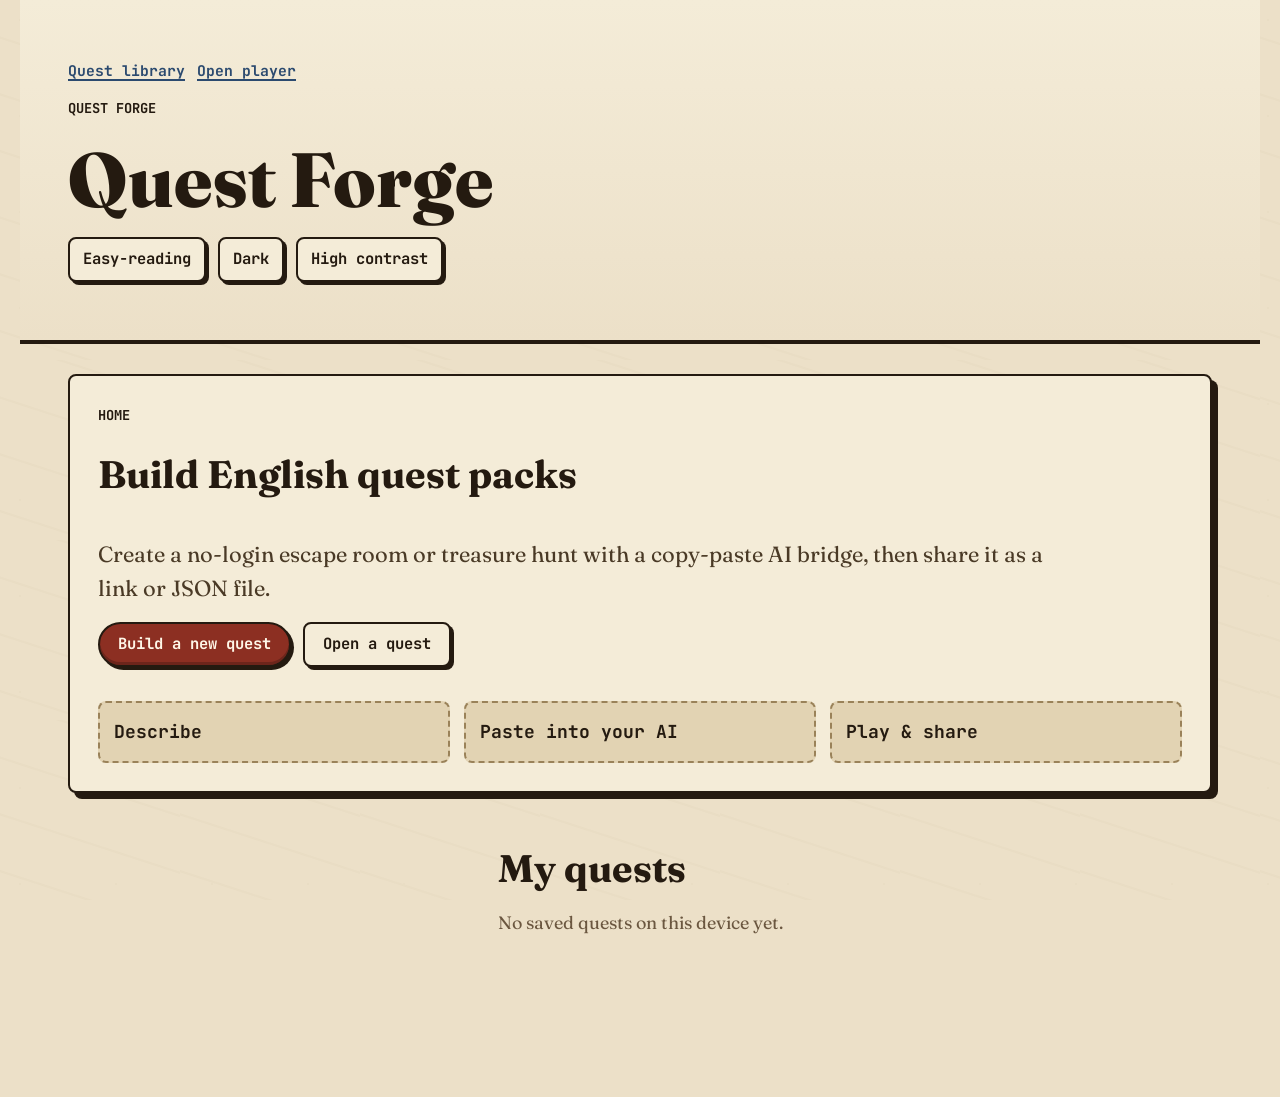
==== build.html @ dc08c19c "Quest Forge: ISH English escape-room / treasure-hunt builder Static, no-backend web app for the ISH " ====
<!DOCTYPE html>
<html lang="en" data-theme="light" data-font="standard" data-contrast="normal">
<head>
  <meta charset="UTF-8" />
  <meta name="viewport" content="width=device-width, initial-scale=1.0" />
  <meta name="description" content="Build an ISH English quest pack with a copy-paste AI bridge, then preview, save, export, or share it." />
  <title>Build a Quest · Quest Forge</title>
  <script>
    (function () {
      try {
        var raw = localStorage.getItem("ishQuest.prefs.v1");
        var p = raw ? JSON.parse(raw) : {};
        var theme = p.theme || (matchMedia("(prefers-color-scheme: dark)").matches ? "dark" : "light");
        document.documentElement.dataset.theme = theme;
        document.documentElement.dataset.font = p.font === "dyslexic" ? "dyslexic" : "standard";
        document.documentElement.dataset.contrast = p.contrast ? "high" : "normal";
        document.documentElement.dataset.size = p.biggerText ? "big" : "normal";
      } catch (e) {}
    })();
  </script>
  <link rel="preconnect" href="https://fonts.googleapis.com" />
  <link rel="preconnect" href="https://fonts.gstatic.com" crossorigin />
  <link href="https://fonts.googleapis.com/css2?family=Atkinson+Hyperlegible:wght@400;700&family=Fraunces:opsz,wght@9..144,600..900&family=JetBrains+Mono:wght@400;600;700&display=swap" rel="stylesheet" />
  <link rel="stylesheet" href="styles.css?v=1" />
  <script src="config.js?v=1"></script>
</head>
<body>
  <a class="skip-link" href="#main">Skip to builder</a>
  <div id="builderRoot"></div>
  <div class="toast" id="toast" role="status" aria-live="polite" hidden></div>

  <script src="vendor/lz-string.min.js?v=1"></script>
  <script src="schema.js?v=1"></script>
  <script src="answer.js?v=1"></script>
  <script src="store.js?v=1"></script>
  <script src="share.js?v=1"></script>
  <script src="prompt.js?v=1"></script>
  <script src="puzzles.js?v=1"></script>
  <script src="player.js?v=1"></script>
  <script src="builder.js?v=1"></script>
</body>
</html>
---- styles.css ----
/* ============================================================
   Quest Forge — ISH English quest builder/player
   Cartographer's Library: parchment, ink, brass, wax seals.
   Vanilla HTML/CSS/JS, no build step.
   ============================================================ */

:root {
  --parchment: #ece0c8;
  --parchment-2: #e2d3b3;
  --vellum: #f4ecd8;
  --ink: #241a10;
  --ink-soft: #4a3a26;
  --ink-mute: #6b5740;
  --seal-red: #8c2f22;
  --brass: #b07d2b;
  --brass-bright: #d8a13e;
  --forest: #3a5a40;
  --ink-blue: #2b4a6f;
  --map-line: #9a8259;

  --bg: var(--parchment);
  --surface: var(--vellum);
  --surface-2: var(--parchment-2);
  --bad: var(--seal-red);
  --good: var(--forest);
  --rule: 2px;
  --rule-thick: 4px;
  --radius: 8px;
  --shadow: 6px 6px 0 var(--ink);
  --shadow-sm: 3px 3px 0 var(--ink);
  --maxw: 1240px;
  --measure: 70ch;
  --font-display: "Fraunces", Georgia, "Times New Roman", serif;
  --font-mono: "JetBrains Mono", ui-monospace, SFMono-Regular, Menlo, monospace;
  --font-body: "Fraunces", Georgia, "Times New Roman", serif;
  --ease: cubic-bezier(0.2, 0, 0, 1);
}

[data-theme="dark"] {
  --bg: #15110b;
  --surface: #241c12;
  --surface-2: #2f2517;
  --ink: #efe4cc;
  --ink-soft: #cdbf9f;
  --ink-mute: #9c8c6e;
  --seal-red: #c4503e;
  --brass: #d8a13e;
  --brass-bright: #f1c364;
  --forest: #6aa06f;
  --ink-blue: #7fa8d4;
  --map-line: #8e7650;
  --shadow: 0 0 0 2px var(--map-line), 0 12px 36px rgba(0, 0, 0, 0.45);
  --shadow-sm: 0 0 0 2px var(--map-line), 0 8px 20px rgba(0, 0, 0, 0.35);
}

[data-font="dyslexic"] {
  --font-body: "Atkinson Hyperlegible", Arial, sans-serif;
  --font-display: "Atkinson Hyperlegible", Arial, sans-serif;
  --font-mono: "Atkinson Hyperlegible", Arial, sans-serif;
  --measure: 62ch;
}

[data-font="dyslexic"] body {
  letter-spacing: 0.02em;
  word-spacing: 0.08em;
  line-height: 1.8;
}

[data-size="big"] { font-size: 118%; }

[data-contrast="high"] {
  --ink-soft: var(--ink);
  --ink-mute: var(--ink);
  --rule: 3px;
  --shadow-sm: 4px 4px 0 var(--ink);
}

@media (prefers-contrast: more) {
  :root {
    --ink-soft: var(--ink);
    --ink-mute: var(--ink);
    --rule: 3px;
  }
}

* { box-sizing: border-box; }
html { font-size: 112.5%; scroll-behavior: smooth; }

body {
  margin: 0;
  min-height: 100vh;
  background: var(--bg);
  color: var(--ink);
  font-family: var(--font-body);
  font-size: 1rem;
  line-height: 1.7;
  letter-spacing: 0;
  -webkit-font-smoothing: antialiased;
  overflow-x: clip;
}

body::before {
  content: "";
  position: fixed;
  inset: 0;
  pointer-events: none;
  background-image:
    radial-gradient(circle at 20px 20px, var(--map-line) 1px, transparent 1.5px),
    repeating-linear-gradient(18deg, transparent 0 26px, var(--map-line) 27px 28px, transparent 29px 54px);
  background-size: 96px 96px, 180px 180px;
  opacity: 0.03;
  z-index: 0;
}

body > * { position: relative; z-index: 1; }
a { color: var(--ink-blue); text-decoration-thickness: 2px; text-underline-offset: 3px; }
p, li { max-width: var(--measure); }
button, input, textarea, select { font: inherit; }

.mono { font-family: var(--font-mono); }
.sr-only {
  position: absolute;
  width: 1px;
  height: 1px;
  padding: 0;
  margin: -1px;
  overflow: hidden;
  clip: rect(0, 0, 0, 0);
  white-space: nowrap;
  border: 0;
}

.skip-link {
  position: absolute;
  left: -999px;
  top: 0;
  background: var(--ink);
  color: var(--surface);
  padding: 10px 16px;
  font-family: var(--font-mono);
  font-weight: 700;
  z-index: 100;
}
.skip-link:focus { left: 0; }

:where(button, a, input, select, textarea, [tabindex]):focus-visible {
  outline: var(--rule) solid var(--seal-red);
  outline-offset: 2px;
}
[data-theme="dark"] :where(button, a, input, select, textarea, [tabindex]):focus-visible {
  outline-color: var(--brass);
}

/* ---------- Buttons ---------- */
.btn, .icon-btn, .card__open {
  display: inline-flex;
  align-items: center;
  justify-content: center;
  gap: 8px;
  min-height: 44px;
  border: var(--rule) solid var(--ink);
  border-radius: var(--radius);
  background: var(--surface);
  color: var(--ink);
  box-shadow: var(--shadow-sm);
  cursor: pointer;
  font-family: var(--font-mono);
  font-size: 0.86rem;
  font-weight: 700;
  letter-spacing: 0;
  line-height: 1.2;
  text-decoration: none;
  padding: 11px 18px;
  transition: transform 0.08s var(--ease), box-shadow 0.08s var(--ease), background 0.12s, color 0.12s;
}
.btn:hover, .icon-btn:hover, .card__open:hover { transform: translate(-1px, -1px); box-shadow: 5px 5px 0 var(--ink); }
.btn:active, .icon-btn:active, .card__open:active { transform: translate(2px, 2px); box-shadow: 0 0 0 var(--ink); }
.btn--primary, .wax-btn {
  background: var(--seal-red);
  color: #fff7e8;
  border-radius: 999px;
  box-shadow: inset 0 -3px 0 rgba(0, 0, 0, 0.22), var(--shadow-sm);
}
.btn--ghost { background: var(--surface); }
.btn--danger { background: var(--bad); color: #fff7e8; }
.icon-btn {
  width: 44px;
  min-width: 44px;
  padding: 0;
  font-size: 1.35rem;
}

/* ---------- Shared Shell ---------- */
.masthead, .quest-head {
  border-bottom: var(--rule-thick) solid var(--ink);
  background: linear-gradient(180deg, var(--surface), var(--bg));
}
.masthead__inner, .quest-head {
  max-width: var(--maxw);
  margin: 0 auto;
  padding: clamp(28px, 5vw, 58px) clamp(18px, 4vw, 48px);
}
.masthead__inner {
  display: grid;
  grid-template-columns: minmax(0, 1fr) auto;
  align-items: end;
  gap: 36px;
}
.quest-head {
  display: grid;
  gap: 14px;
}
.top-links {
  display: flex;
  flex-wrap: wrap;
  gap: 12px;
  font-family: var(--font-mono);
  font-size: 0.82rem;
  font-weight: 700;
}
.top-link { color: var(--ink-blue); }
.kicker, .filter-group__title, .field__legend, .sort__label {
  margin: 0 0 10px;
  font-family: var(--font-mono);
  font-size: 0.76rem;
  font-weight: 700;
  letter-spacing: 0;
  text-transform: uppercase;
  color: var(--ink);
}
.wordmark {
  margin: 0;
  font-family: var(--font-display);
  font-weight: 800;
  font-size: clamp(3rem, 8vw, 6.5rem);
  line-height: 0.95;
  letter-spacing: 0;
  overflow-wrap: anywhere;
}
.quest-title { font-size: clamp(2.6rem, 6vw, 5.4rem); }
.lede, .story-text {
  margin: 14px 0 0;
  color: var(--ink-soft);
  font-size: 1.22rem;
  line-height: 1.55;
}
.masthead__actions, .hero-actions, .quest-controls, .station-actions, .footer-bar, .modal__foot {
  display: flex;
  align-items: center;
  flex-wrap: wrap;
  gap: 12px;
}
.masthead__actions { justify-content: flex-end; }
.quest-controls { margin-top: 6px; }
.control-btn { padding-inline: 13px; }
.control-btn[aria-pressed="true"], .chip[aria-pressed="true"] {
  background: var(--ink);
  color: var(--surface);
}

.layout, .quest-main, .builder-main, .saved-section, .launcher-shell > .saved-section {
  max-width: var(--maxw);
  margin: 0 auto;
  padding: 30px clamp(18px, 4vw, 48px) 70px;
}
.launcher-layout { display: block; }
.quest-main, .builder-main { display: grid; gap: 24px; }
.section-title {
  margin: 0 0 12px;
  font-family: var(--font-display);
  font-size: clamp(1.75rem, 3vw, 2.6rem);
  line-height: 1.12;
  letter-spacing: 0;
}

/* ---------- Cards ---------- */
.scroll-card, .card, .modal, .empty {
  background: var(--surface);
  border: var(--rule) solid var(--ink);
  border-radius: var(--radius);
  box-shadow: var(--shadow);
}
.scroll-card { padding: clamp(18px, 3vw, 28px); }
.grid {
  list-style: none;
  display: grid;
  grid-template-columns: repeat(auto-fill, minmax(min(300px, 100%), 1fr));
  gap: 22px;
  margin: 0;
  padding: 0;
}
.card {
  position: relative;
  display: flex;
  flex-direction: column;
  padding: 20px 20px 16px 26px;
}
.card::before {
  content: "";
  position: absolute;
  inset: 0 auto 0 0;
  width: 10px;
  background: var(--brass);
  border-right: var(--rule) solid var(--ink);
  border-radius: var(--radius) 0 0 var(--radius);
}
.card__meta { display: flex; flex-wrap: wrap; gap: 8px; margin-bottom: 12px; }
.card__title {
  margin: 0 0 8px;
  font-family: var(--font-display);
  font-size: 1.55rem;
  line-height: 1.18;
  overflow-wrap: anywhere;
}
.card__source, .card__note, .field__hint, .feedback {
  margin: 0 0 12px;
  color: var(--ink-mute);
  line-height: 1.5;
}
.card__source { font-family: var(--font-mono); font-size: 0.84rem; }
.card__note { color: var(--ink-soft); }
.card__foot {
  margin-top: auto;
  display: flex;
  flex-wrap: wrap;
  gap: 10px;
  align-items: center;
  padding-top: 14px;
  border-top: var(--rule) solid var(--ink);
}
.card__del {
  border: 0;
  background: transparent;
  color: var(--ink-blue);
  font-family: var(--font-mono);
  font-weight: 700;
  cursor: pointer;
  padding: 8px 4px;
  text-decoration: underline;
  text-underline-offset: 3px;
}
.badge, .tag-field, .seal {
  display: inline-flex;
  align-items: center;
  min-height: 28px;
  border: var(--rule) solid var(--ink);
  border-radius: 999px;
  padding: 3px 10px;
  font-family: var(--font-mono);
  font-size: 0.76rem;
  font-weight: 700;
  text-transform: uppercase;
  letter-spacing: 0;
}
.tag-field, .badge { background: var(--brass); color: var(--ink); }
.seal { margin: 14px 0; width: fit-content; }
.seal--green { background: var(--forest); color: #fff; }
.seal--amber { background: var(--brass-bright); color: #1f160c; }
.seal--red { background: var(--seal-red); color: #fff7e8; }

/* ---------- Forms ---------- */
.field { display: grid; gap: 7px; margin-bottom: 16px; }
.field-row {
  display: grid;
  grid-template-columns: repeat(2, minmax(0, 1fr));
  gap: 16px;
}
input, textarea, select, .answer-input {
  width: 100%;
  border: var(--rule) solid var(--ink);
  border-radius: var(--radius);
  background: var(--surface);
  color: var(--ink);
  padding: 11px 12px;
  font-family: var(--font-mono);
  font-size: 0.95rem;
  line-height: 1.45;
}
textarea { resize: vertical; }
input:focus, textarea:focus, select:focus { box-shadow: var(--shadow-sm); }
.form-error {
  margin: 12px 0;
  background: var(--seal-red);
  color: #fff7e8;
  border: var(--rule) solid var(--ink);
  border-radius: var(--radius);
  padding: 10px 13px;
  font-weight: 700;
}
.tile-group {
  display: grid;
  grid-template-columns: repeat(auto-fit, minmax(min(220px, 100%), 1fr));
  gap: 12px;
}
.tile, .choice {
  display: grid;
  gap: 4px;
  text-align: left;
  border: var(--rule) solid var(--ink);
  border-radius: var(--radius);
  background: var(--surface);
  color: var(--ink);
  padding: 14px;
  cursor: pointer;
  box-shadow: var(--shadow-sm);
}
.tile[aria-checked="true"], .choice[aria-checked="true"] {
  background: var(--forest);
  color: #fff;
}
.tile__title, .choice__text { font-weight: 700; overflow-wrap: anywhere; }
.tile__desc { color: currentColor; opacity: 0.86; }
.filter-group__options, .word-bank {
  display: flex;
  flex-wrap: wrap;
  gap: 8px;
}
.chip {
  display: inline-flex;
  align-items: center;
  max-width: 100%;
  min-height: 38px;
  border: var(--rule) solid var(--ink);
  border-radius: 999px;
  background: var(--surface);
  color: var(--ink);
  padding: 7px 12px;
  cursor: pointer;
  font-family: var(--font-mono);
  font-size: 0.82rem;
  font-weight: 700;
}

/* ---------- Builder ---------- */
.builder-card { display: grid; gap: 16px; }
.how-strip {
  list-style: none;
  display: grid;
  grid-template-columns: repeat(3, minmax(0, 1fr));
  gap: 14px;
  padding: 0;
  margin: 18px 0 0;
}
.how-step {
  max-width: none;
  border: var(--rule) dashed var(--map-line);
  border-radius: var(--radius);
  padding: 14px;
  background: var(--surface-2);
  font-family: var(--font-mono);
  font-weight: 700;
}
.prompt-preview, .paste-area { min-height: 420px; }
.builder-preview-layout {
  display: grid;
  grid-template-columns: minmax(240px, 0.75fr) minmax(0, 1.5fr);
  gap: 22px;
  align-items: start;
}
.builder-station-list { margin: 0; }
.pack-glance {
  border-bottom: var(--rule) solid var(--ink);
  padding-bottom: 14px;
}
.station-preview { margin-top: 20px; }
.footer-bar {
  position: sticky;
  bottom: 0;
  z-index: 20;
  background: var(--surface-2);
  border: var(--rule) solid var(--ink);
  border-radius: var(--radius);
  box-shadow: var(--shadow-sm);
  padding: 12px;
}
.note-list { margin: 8px 0; padding-left: 1.2rem; }
.note-list--bad li { color: var(--seal-red); font-weight: 700; }
.size-meter {
  display: flex;
  flex-wrap: wrap;
  gap: 10px;
  align-items: center;
  border: var(--rule) solid var(--ink);
  border-radius: var(--radius);
  padding: 10px;
  margin-bottom: 14px;
}
.size-meter--green { background: rgba(58, 90, 64, 0.16); }
.size-meter--amber { background: rgba(216, 161, 62, 0.25); }
.size-meter--red { background: rgba(140, 47, 34, 0.18); }
.qr-grid {
  display: grid;
  grid-template-columns: repeat(11, 1fr);
  gap: 2px;
  width: 176px;
  height: 176px;
  padding: 8px;
  border: var(--rule) solid var(--ink);
  background: #fff7e8;
}
.qr-grid span { background: transparent; }
.qr-grid .is-dark { background: var(--ink); }

/* ---------- Player ---------- */
.play-layout {
  display: grid;
  grid-template-columns: minmax(230px, 0.8fr) minmax(0, 1.7fr);
  gap: 22px;
  align-items: start;
}
.corridor-list {
  list-style: none;
  margin: 0;
  padding: 0;
  display: grid;
  gap: 10px;
}
.corridor-lock {
  width: 100%;
  display: flex;
  align-items: center;
  gap: 10px;
  text-align: left;
  border: var(--rule) solid var(--ink);
  border-radius: var(--radius);
  background: var(--surface);
  color: var(--ink);
  padding: 11px;
  cursor: pointer;
}
.corridor-lock[aria-current="step"] {
  background: var(--brass-bright);
  color: #1f160c;
}
.corridor-lock:disabled {
  opacity: 0.62;
  cursor: not-allowed;
}
.lock--open { animation: unlock 0.24s var(--ease); }
@keyframes unlock {
  0% { transform: rotate(0); }
  35% { transform: rotate(-8deg); }
  70% { transform: rotate(8deg); }
  100% { transform: rotate(0); }
}
.station-panel { display: grid; gap: 14px; }
.puzzle-host { display: grid; gap: 14px; }
.puzzle-prompt {
  margin: 0;
  font-size: 1.18rem;
  font-weight: 700;
  color: var(--ink);
}
.cipher-box, .quote-card, .riddle-card, .passage, .word-grid {
  border: var(--rule) solid var(--ink);
  border-radius: var(--radius);
  background: var(--surface-2);
  padding: 16px;
  color: var(--ink);
  overflow-wrap: anywhere;
}
.cipher-box, .word-grid {
  font-family: var(--font-mono);
  font-size: 1.1rem;
  letter-spacing: 0.04em;
}
.choice-block { display: grid; gap: 9px; }
.choice-group { display: grid; gap: 10px; }
.choice {
  grid-template-columns: auto minmax(0, 1fr);
  align-items: center;
}
.choice__letter {
  display: inline-grid;
  place-items: center;
  width: 34px;
  height: 34px;
  border: var(--rule) solid currentColor;
  border-radius: 50%;
  font-family: var(--font-mono);
  font-weight: 700;
}
.sequence-list {
  display: grid;
  gap: 10px;
  margin: 0;
  padding-left: 1.35rem;
}
.sequence-item {
  max-width: none;
  border: var(--rule) solid var(--ink);
  border-radius: var(--radius);
  background: var(--surface-2);
  padding: 10px;
}
.sequence-item__text {
  display: block;
  margin-bottom: 8px;
  font-weight: 700;
}
.sequence-item__controls { display: flex; gap: 8px; }
.sequence-btn { width: 38px; min-width: 38px; height: 38px; min-height: 38px; }
.hint-area {
  border-top: var(--rule) dashed var(--map-line);
  padding-top: 12px;
}
.hint-list { margin: 0 0 12px; padding-left: 1.35rem; }
.reveal-box {
  display: flex;
  gap: 12px;
  align-items: flex-start;
  border: var(--rule) solid var(--forest);
  border-radius: var(--radius);
  background: rgba(58, 90, 64, 0.16);
  padding: 14px;
}
.reveal-box p { margin: 0; color: var(--ink); }
.fragment-earned { font-family: var(--font-mono); font-weight: 700; color: var(--forest); }
.score-line {
  margin: 4px 0 0;
  color: var(--ink-soft);
  font-family: var(--font-mono);
  font-size: 0.92rem;
  font-weight: 700;
}

/* Hunt map */
.hunt-layout {
  display: grid;
  grid-template-columns: minmax(220px, 0.75fr) minmax(0, 1.4fr);
  gap: 22px;
  align-items: start;
}
.final-code { grid-column: 1 / -1; }
.fragment-slots {
  display: flex;
  flex-wrap: wrap;
  gap: 8px;
  margin: 10px 0;
}
.fragment-slot {
  display: inline-grid;
  place-items: center;
  width: 44px;
  height: 44px;
  border: var(--rule) solid var(--ink);
  border-radius: 50%;
  background: var(--surface-2);
  font-family: var(--font-mono);
  font-weight: 700;
}
.fragment-slot.is-filled {
  background: var(--brass-bright);
  color: #1f160c;
}
.map-grid {
  position: relative;
  display: grid;
  grid-template-columns: repeat(auto-fit, minmax(min(180px, 100%), 1fr));
  gap: 18px;
}
.map-grid::before {
  content: "";
  position: absolute;
  inset: 20px;
  border: var(--rule) dashed var(--map-line);
  border-radius: 40%;
  pointer-events: none;
}
.map-node {
  position: relative;
  min-height: 148px;
  display: grid;
  align-content: center;
  justify-items: center;
  gap: 7px;
  border: var(--rule-thick) solid var(--ink);
  border-radius: 50%;
  background: var(--surface);
  color: var(--ink);
  box-shadow: var(--shadow-sm);
  cursor: pointer;
  text-align: center;
  padding: 16px;
}
.map-node.is-solved {
  background: var(--forest);
  color: #fff;
}
.map-node__icon { font-size: 1.7rem; }
.map-node__name { font-weight: 800; line-height: 1.2; overflow-wrap: anywhere; }
.map-node__status { font-family: var(--font-mono); font-size: 0.76rem; text-transform: uppercase; }
.final-form {
  display: grid;
  grid-template-columns: minmax(0, 1fr) auto;
  gap: 12px;
}

/* ---------- Certificate ---------- */
.certificate {
  margin-top: 20px;
  padding: 28px;
  border: var(--rule-thick) double var(--ink);
  background: var(--vellum);
  color: #241a10;
  text-align: center;
}
.certificate__kicker, .certificate__score {
  font-family: var(--font-mono);
  font-weight: 700;
  text-transform: uppercase;
}
.certificate__title {
  margin: 8px 0;
  font-family: "Fraunces", Georgia, serif;
  font-size: clamp(2rem, 5vw, 3.5rem);
}
.certificate__name { max-width: 520px; margin: 14px auto; text-align: left; }
.certificate__body { margin-inline: auto; font-size: 1.25rem; color: #241a10; }

/* ---------- Modal + Toast ---------- */
.modal {
  width: min(760px, calc(100vw - 28px));
  max-height: calc(100vh - 40px);
  padding: 0;
  color: var(--ink);
}
.station-dialog { width: min(880px, calc(100vw - 28px)); }
.modal::backdrop { background: rgba(20, 14, 8, 0.68); }
.modal__form {
  padding: 24px clamp(18px, 4vw, 30px);
  max-height: calc(100vh - 42px);
  overflow-y: auto;
}
.modal__head {
  display: flex;
  align-items: center;
  justify-content: space-between;
  gap: 14px;
  margin-bottom: 18px;
  border-bottom: var(--rule) solid var(--ink);
  padding-bottom: 12px;
}
.modal__title {
  margin: 0;
  font-family: var(--font-display);
  font-size: 2rem;
  line-height: 1.15;
}
.modal__foot {
  justify-content: flex-end;
  margin-top: 18px;
  padding-top: 14px;
  border-top: var(--rule) solid var(--ink);
}
.toast {
  position: fixed;
  left: 50%;
  bottom: 26px;
  transform: translateX(-50%) translateY(12px);
  display: flex;
  align-items: center;
  gap: 12px;
  max-width: min(620px, calc(100vw - 32px));
  background: var(--ink);
  color: var(--surface);
  border: var(--rule) solid var(--ink);
  border-radius: var(--radius);
  box-shadow: var(--shadow);
  padding: 12px 16px;
  opacity: 0;
  pointer-events: none;
  z-index: 80;
  transition: opacity 0.2s, transform 0.2s var(--ease);
}
.toast.show {
  opacity: 1;
  pointer-events: auto;
  transform: translateX(-50%) translateY(0);
}
.toast__action, .toast__close {
  border: var(--rule) solid var(--surface);
  border-radius: 999px;
  background: transparent;
  color: var(--surface);
  cursor: pointer;
  font-family: var(--font-mono);
  font-size: 0.76rem;
  font-weight: 700;
  padding: 5px 10px;
}

.empty {
  text-align: center;
  padding: 72px 20px;
  border-style: dashed;
}
.empty__hint { color: var(--ink-mute); }
.status-dot {
  margin-left: auto;
  color: var(--forest);
  font-family: var(--font-mono);
  font-size: 0.72rem;
  text-transform: uppercase;
}
.status-dot--bad { color: var(--seal-red); }

@media (max-width: 900px) {
  .masthead__inner, .play-layout, .hunt-layout, .builder-preview-layout {
    grid-template-columns: 1fr;
  }
  .masthead__actions { justify-content: flex-start; }
  .field-row, .how-strip, .final-form { grid-template-columns: 1fr; }
  .footer-bar { position: static; }
  .wordmark { font-size: clamp(2.8rem, 14vw, 4.5rem); }
  .map-node { border-radius: var(--radius); min-height: 112px; }
}

@media print {
  body { background: #fff; }
  body * { visibility: hidden !important; }
  .certificate, .certificate * { visibility: visible !important; }
  .certificate {
    position: absolute;
    inset: 0;
    width: 100%;
    min-height: 100vh;
    box-shadow: none;
    border-color: #241a10;
  }
  .no-print { display: none !important; }
}

@media (prefers-reduced-motion: reduce) {
  * {
    animation: none !important;
    transition: none !important;
    scroll-behavior: auto !important;
  }
}
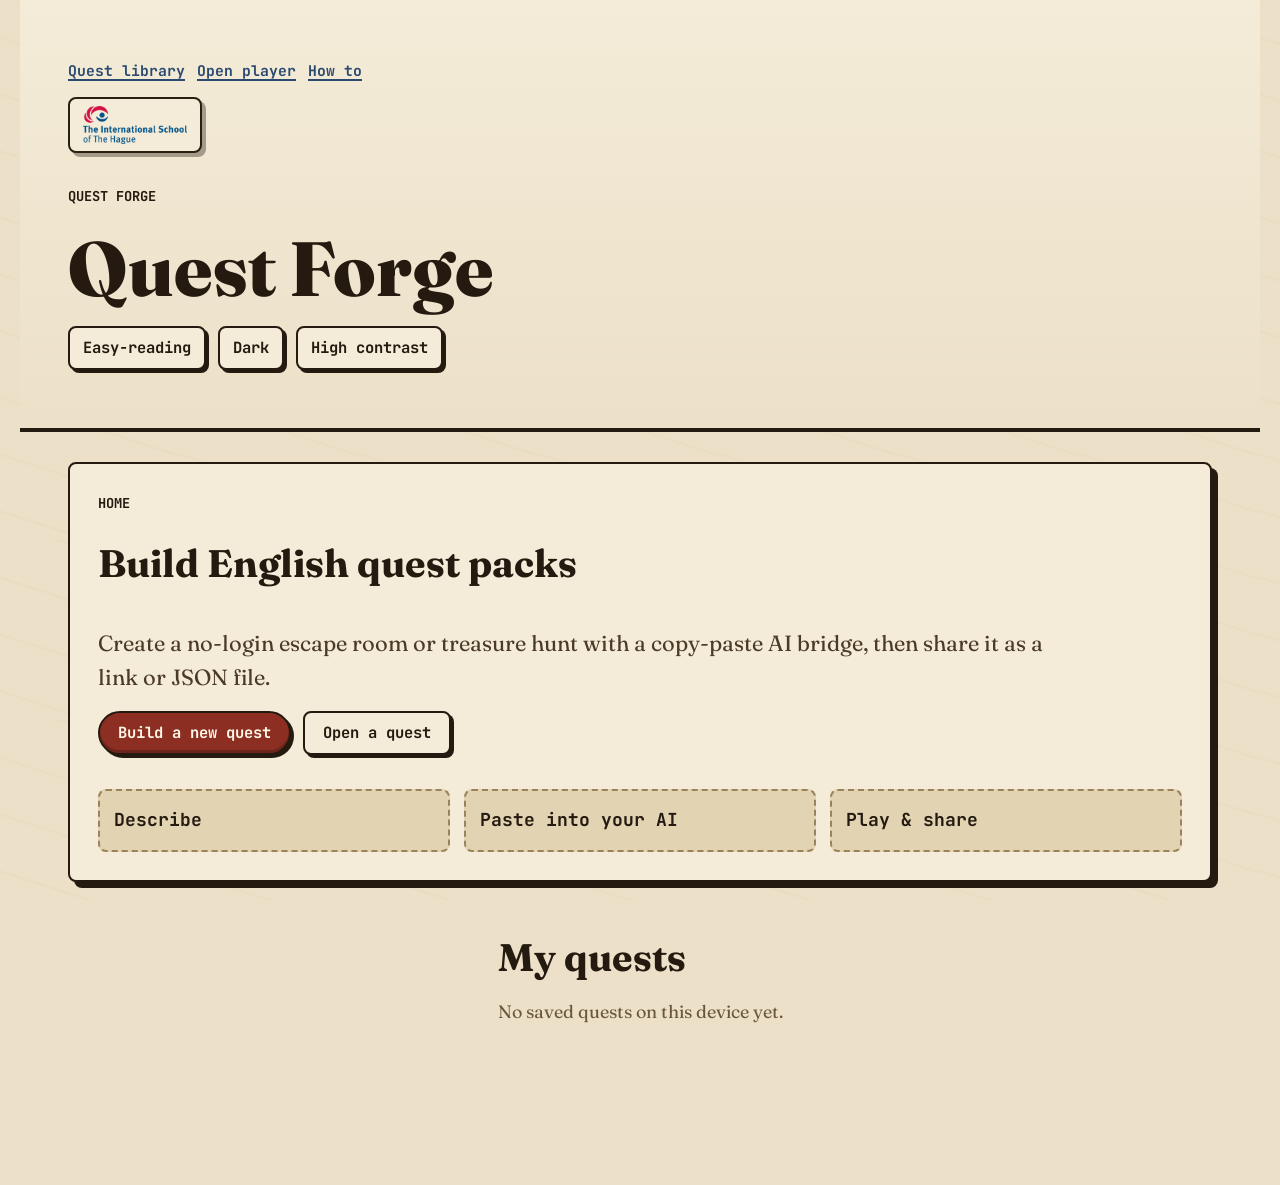
==== commit 59005548: "Add ISH logo, in-app How-To guide, and 3 more quests Logo in every masthead + certificate; wax-seal " ====
--- a/build.html
+++ b/build.html
@@ -21,6 +21,7 @@
   <link rel="preconnect" href="https://fonts.googleapis.com" />
   <link rel="preconnect" href="https://fonts.gstatic.com" crossorigin />
   <link href="https://fonts.googleapis.com/css2?family=Atkinson+Hyperlegible:wght@400;700&family=Fraunces:opsz,wght@9..144,600..900&family=JetBrains+Mono:wght@400;600;700&display=swap" rel="stylesheet" />
+  <link rel="icon" href="assets/favicon.svg" />
   <link rel="stylesheet" href="styles.css?v=1" />
   <script src="config.js?v=1"></script>
 </head>
--- a/styles.css
+++ b/styles.css
@@ -838,3 +838,65 @@
     scroll-behavior: auto !important;
   }
 }
+
+/* --- School logo (ISH) — light "bookplate" so the colour mark reads in light AND dark --- */
+.brand-plate {
+  display: inline-flex;
+  align-items: center;
+  background: #f4ecd8;
+  border: 2px solid #2a2012;
+  border-radius: 8px;
+  padding: 0.4rem 0.7rem;
+  box-shadow: 4px 4px 0 rgba(20, 14, 8, 0.35);
+  margin: 0 0 1rem;
+  width: max-content;
+  max-width: 100%;
+}
+.brand-plate__img {
+  display: block;
+  height: 38px;
+  width: auto;
+  max-width: 100%;
+}
+.certificate__logo {
+  display: block;
+  height: 46px;
+  width: auto;
+  margin: 0 auto 0.7rem;
+}
+@media (max-width: 640px) {
+  .brand-plate__img { height: 30px; }
+}
+
+/* --- How-to guide page --- */
+.howto-steps {
+  display: grid;
+  gap: 1rem;
+  grid-template-columns: repeat(auto-fit, minmax(220px, 1fr));
+  margin: 1.5rem 0 2rem;
+  list-style: none;
+  padding: 0;
+}
+.howto-badge {
+  display: inline-flex;
+  align-items: center;
+  justify-content: center;
+  width: 2.6rem;
+  height: 2.6rem;
+  border-radius: 50%;
+  background: var(--seal-red);
+  color: #f7eedd;
+  font-weight: 800;
+  font-size: 1.35rem;
+  border: 2px solid var(--ink);
+  box-shadow: 3px 3px 0 var(--ink);
+  margin-bottom: 0.6rem;
+}
+.howto-section { margin-top: 1.75rem; }
+.howto-list > li { margin: 0.55rem 0; }
+.howto-cta { margin: 2rem 0 1rem; }
+.howto-callout {
+  border-left: 5px solid var(--brass);
+  padding: 0.4rem 0 0.4rem 1rem;
+  margin: 1rem 0;
+}
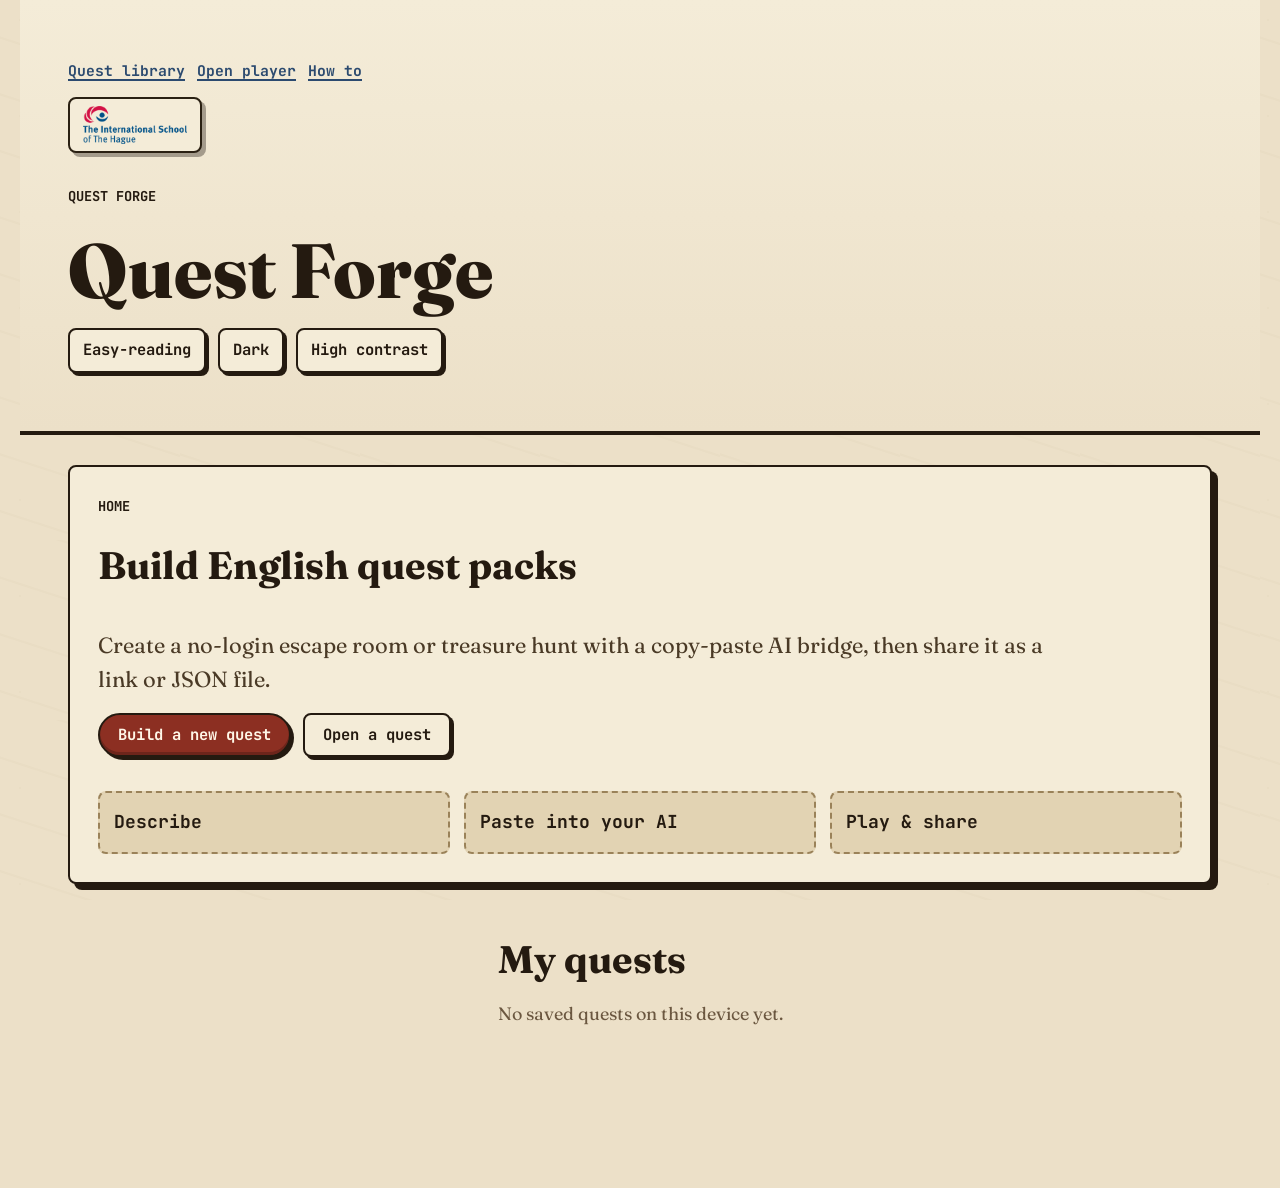
==== commit a3e70bcc: "Fix masthead wordmark breaking mid-word at desktop width On screens wider than 900px the 'Quest Forg" ====
--- a/build.html
+++ b/build.html
@@ -22,22 +22,22 @@
   <link rel="preconnect" href="https://fonts.gstatic.com" crossorigin />
   <link href="https://fonts.googleapis.com/css2?family=Atkinson+Hyperlegible:wght@400;700&family=Fraunces:opsz,wght@9..144,600..900&family=JetBrains+Mono:wght@400;600;700&display=swap" rel="stylesheet" />
   <link rel="icon" href="assets/favicon.svg" />
-  <link rel="stylesheet" href="styles.css?v=1" />
-  <script src="config.js?v=1"></script>
+  <link rel="stylesheet" href="styles.css?v=3" />
+  <script src="config.js?v=3"></script>
 </head>
 <body>
   <a class="skip-link" href="#main">Skip to builder</a>
   <div id="builderRoot"></div>
   <div class="toast" id="toast" role="status" aria-live="polite" hidden></div>
 
-  <script src="vendor/lz-string.min.js?v=1"></script>
-  <script src="schema.js?v=1"></script>
-  <script src="answer.js?v=1"></script>
-  <script src="store.js?v=1"></script>
-  <script src="share.js?v=1"></script>
-  <script src="prompt.js?v=1"></script>
-  <script src="puzzles.js?v=1"></script>
-  <script src="player.js?v=1"></script>
-  <script src="builder.js?v=1"></script>
+  <script src="vendor/lz-string.min.js?v=3"></script>
+  <script src="schema.js?v=3"></script>
+  <script src="answer.js?v=3"></script>
+  <script src="store.js?v=3"></script>
+  <script src="share.js?v=3"></script>
+  <script src="prompt.js?v=3"></script>
+  <script src="puzzles.js?v=3"></script>
+  <script src="player.js?v=3"></script>
+  <script src="builder.js?v=3"></script>
 </body>
 </html>
--- a/styles.css
+++ b/styles.css
@@ -202,9 +202,8 @@
 }
 .masthead__inner {
   display: grid;
-  grid-template-columns: minmax(0, 1fr) auto;
-  align-items: end;
-  gap: 36px;
+  grid-template-columns: 1fr;
+  gap: 22px;
 }
 .quest-head {
   display: grid;
@@ -232,10 +231,12 @@
   margin: 0;
   font-family: var(--font-display);
   font-weight: 800;
-  font-size: clamp(3rem, 8vw, 6.5rem);
-  line-height: 0.95;
+  font-size: clamp(2.6rem, 7vw, 5.5rem);
+  line-height: 0.98;
   letter-spacing: 0;
-  overflow-wrap: anywhere;
+  overflow-wrap: break-word;
+  hyphens: none;
+  text-wrap: balance;
 }
 .quest-title { font-size: clamp(2.6rem, 6vw, 5.4rem); }
 .lede, .story-text {
@@ -250,7 +251,7 @@
   flex-wrap: wrap;
   gap: 12px;
 }
-.masthead__actions { justify-content: flex-end; }
+.masthead__actions { justify-content: flex-start; }
 .quest-controls { margin-top: 6px; }
 .control-btn { padding-inline: 13px; }
 .control-btn[aria-pressed="true"], .chip[aria-pressed="true"] {
